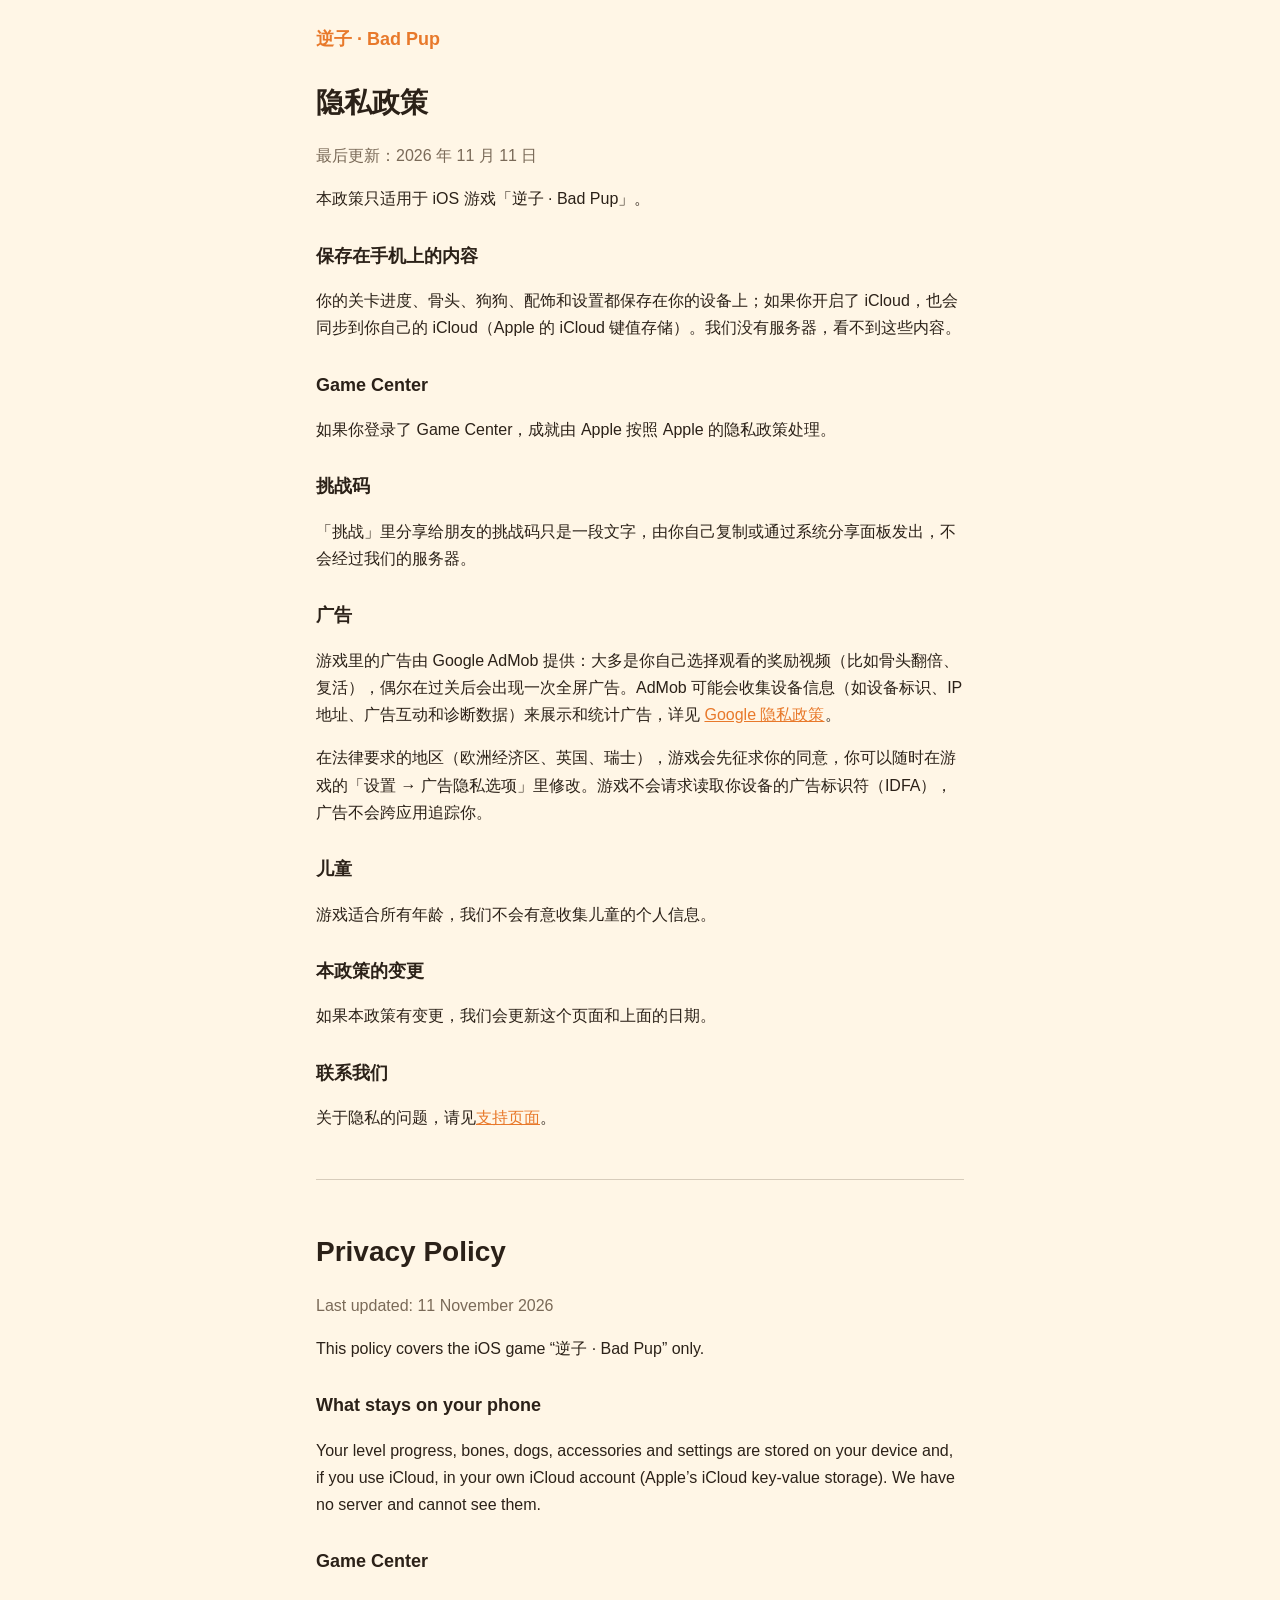
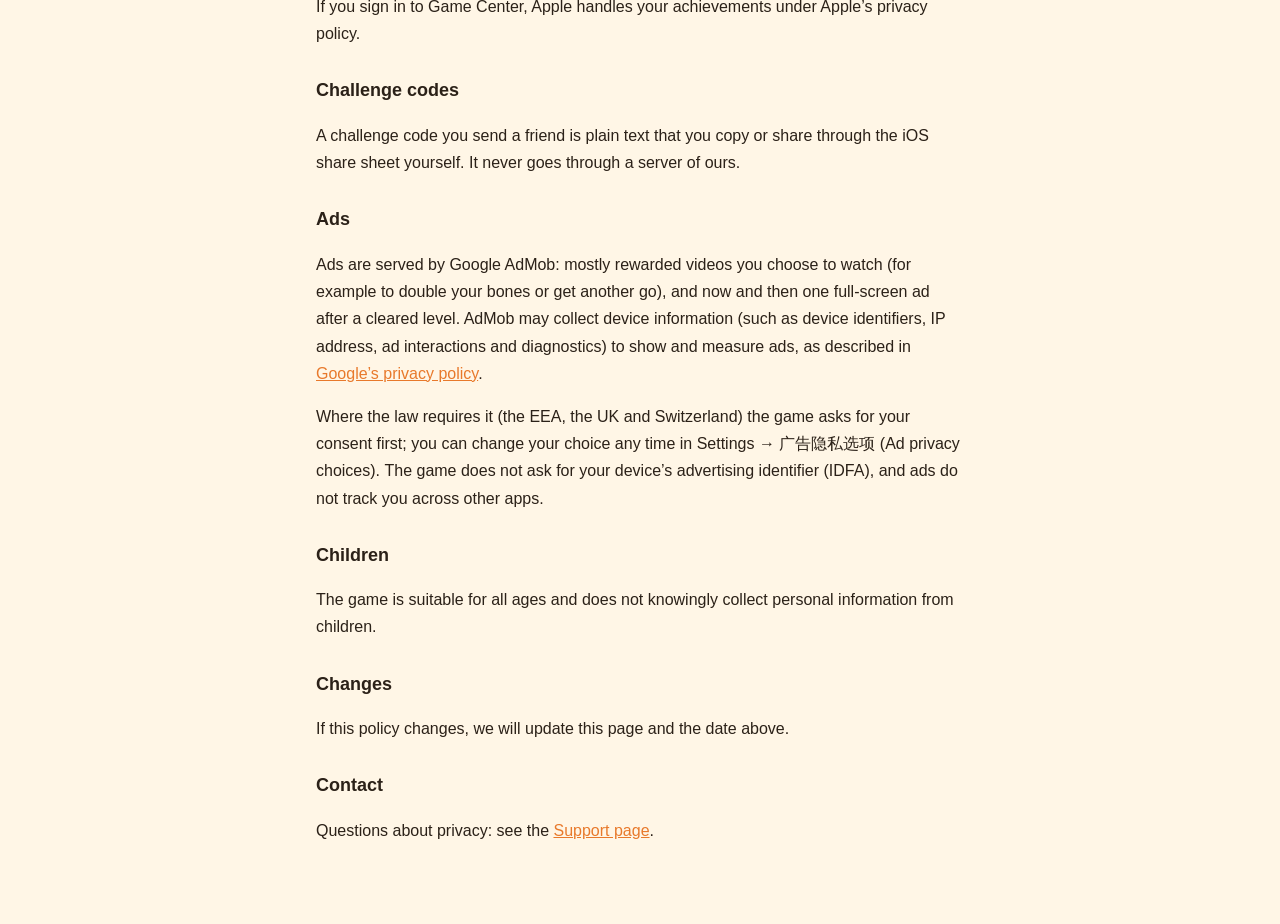
==== privacy/index.html @ dd689243 "逆子 · Bad Pup: home, support and privacy pages Co-Authored-By: Claude Opus 5.5 <noreply@anthropic.com" ====
<!doctype html>
<html lang="zh-Hans">
<head>
<meta charset="utf-8">
<meta name="viewport" content="width=device-width, initial-scale=1">
<title>隐私政策 · 逆子 Bad Pup</title>
<link rel="stylesheet" href="../style.css">
</head>
<body>
<main>
<header><a class="brand" href="../">逆子 · Bad Pup</a></header>

<h1>隐私政策</h1>
<p class="muted">最后更新：2026 年 11 月 11 日</p>
<p>本政策只适用于 iOS 游戏「逆子 · Bad Pup」。</p>

<h2>保存在手机上的内容</h2>
<p>你的关卡进度、骨头、狗狗、配饰和设置都保存在你的设备上；如果你开启了 iCloud，也会同步到你自己的 iCloud（Apple 的 iCloud 键值存储）。我们没有服务器，看不到这些内容。</p>

<h2>Game Center</h2>
<p>如果你登录了 Game Center，成就由 Apple 按照 Apple 的隐私政策处理。</p>

<h2>挑战码</h2>
<p>「挑战」里分享给朋友的挑战码只是一段文字，由你自己复制或通过系统分享面板发出，不会经过我们的服务器。</p>

<h2>广告</h2>
<p>游戏里的广告由 Google AdMob 提供：大多是你自己选择观看的奖励视频（比如骨头翻倍、复活），偶尔在过关后会出现一次全屏广告。AdMob 可能会收集设备信息（如设备标识、IP 地址、广告互动和诊断数据）来展示和统计广告，详见 <a href="https://policies.google.com/technologies/partner-sites">Google 隐私政策</a>。</p>
<p>在法律要求的地区（欧洲经济区、英国、瑞士），游戏会先征求你的同意，你可以随时在游戏的「设置 → 广告隐私选项」里修改。游戏不会请求读取你设备的广告标识符（IDFA），广告不会跨应用追踪你。</p>

<h2>儿童</h2>
<p>游戏适合所有年龄，我们不会有意收集儿童的个人信息。</p>

<h2>本政策的变更</h2>
<p>如果本政策有变更，我们会更新这个页面和上面的日期。</p>

<h2>联系我们</h2>
<p>关于隐私的问题，请见<a href="../support/">支持页面</a>。</p>

<hr>

<section lang="en">
<h1>Privacy Policy</h1>
<p class="muted">Last updated: 11 November 2026</p>
<p>This policy covers the iOS game “逆子 · Bad Pup” only.</p>

<h2>What stays on your phone</h2>
<p>Your level progress, bones, dogs, accessories and settings are stored on your device and, if you use iCloud, in your own iCloud account (Apple’s iCloud key-value storage). We have no server and cannot see them.</p>

<h2>Game Center</h2>
<p>If you sign in to Game Center, Apple handles your achievements under Apple’s privacy policy.</p>

<h2>Challenge codes</h2>
<p>A challenge code you send a friend is plain text that you copy or share through the iOS share sheet yourself. It never goes through a server of ours.</p>

<h2>Ads</h2>
<p>Ads are served by Google AdMob: mostly rewarded videos you choose to watch (for example to double your bones or get another go), and now and then one full-screen ad after a cleared level. AdMob may collect device information (such as device identifiers, IP address, ad interactions and diagnostics) to show and measure ads, as described in <a href="https://policies.google.com/technologies/partner-sites">Google’s privacy policy</a>.</p>
<p>Where the law requires it (the EEA, the UK and Switzerland) the game asks for your consent first; you can change your choice any time in Settings → 广告隐私选项 (Ad privacy choices). The game does not ask for your device’s advertising identifier (IDFA), and ads do not track you across other apps.</p>

<h2>Children</h2>
<p>The game is suitable for all ages and does not knowingly collect personal information from children.</p>

<h2>Changes</h2>
<p>If this policy changes, we will update this page and the date above.</p>

<h2>Contact</h2>
<p>Questions about privacy: see the <a href="../support/">Support page</a>.</p>
</section>
</main>
</body>
</html>
---- style.css ----
:root { --bg: #fff6e6; --ink: #2b2118; --muted: #7a6a58; --accent: #e8792b; }
@media (prefers-color-scheme: dark) { :root { --bg: #1f1a15; --ink: #f3e8d8; --muted: #b5a48e; --accent: #f29a52; } }
* { box-sizing: border-box; }
body { margin: 0; background: var(--bg); color: var(--ink);
  font: 16px/1.7 -apple-system, "PingFang SC", "Helvetica Neue", sans-serif; }
main { max-width: 680px; margin: 0 auto; padding: 24px 16px 64px; }
header { margin-bottom: 24px; }
.brand { font-weight: 700; color: var(--accent); text-decoration: none; font-size: 18px; }
h1 { font-size: 28px; margin: 8px 0; }
h2 { font-size: 18px; margin: 28px 0 4px; }
a { color: var(--accent); }
.muted { color: var(--muted); }
hr { border: 0; border-top: 1px solid var(--muted); opacity: .3; margin: 48px 0; }
nav a { margin-right: 16px; }
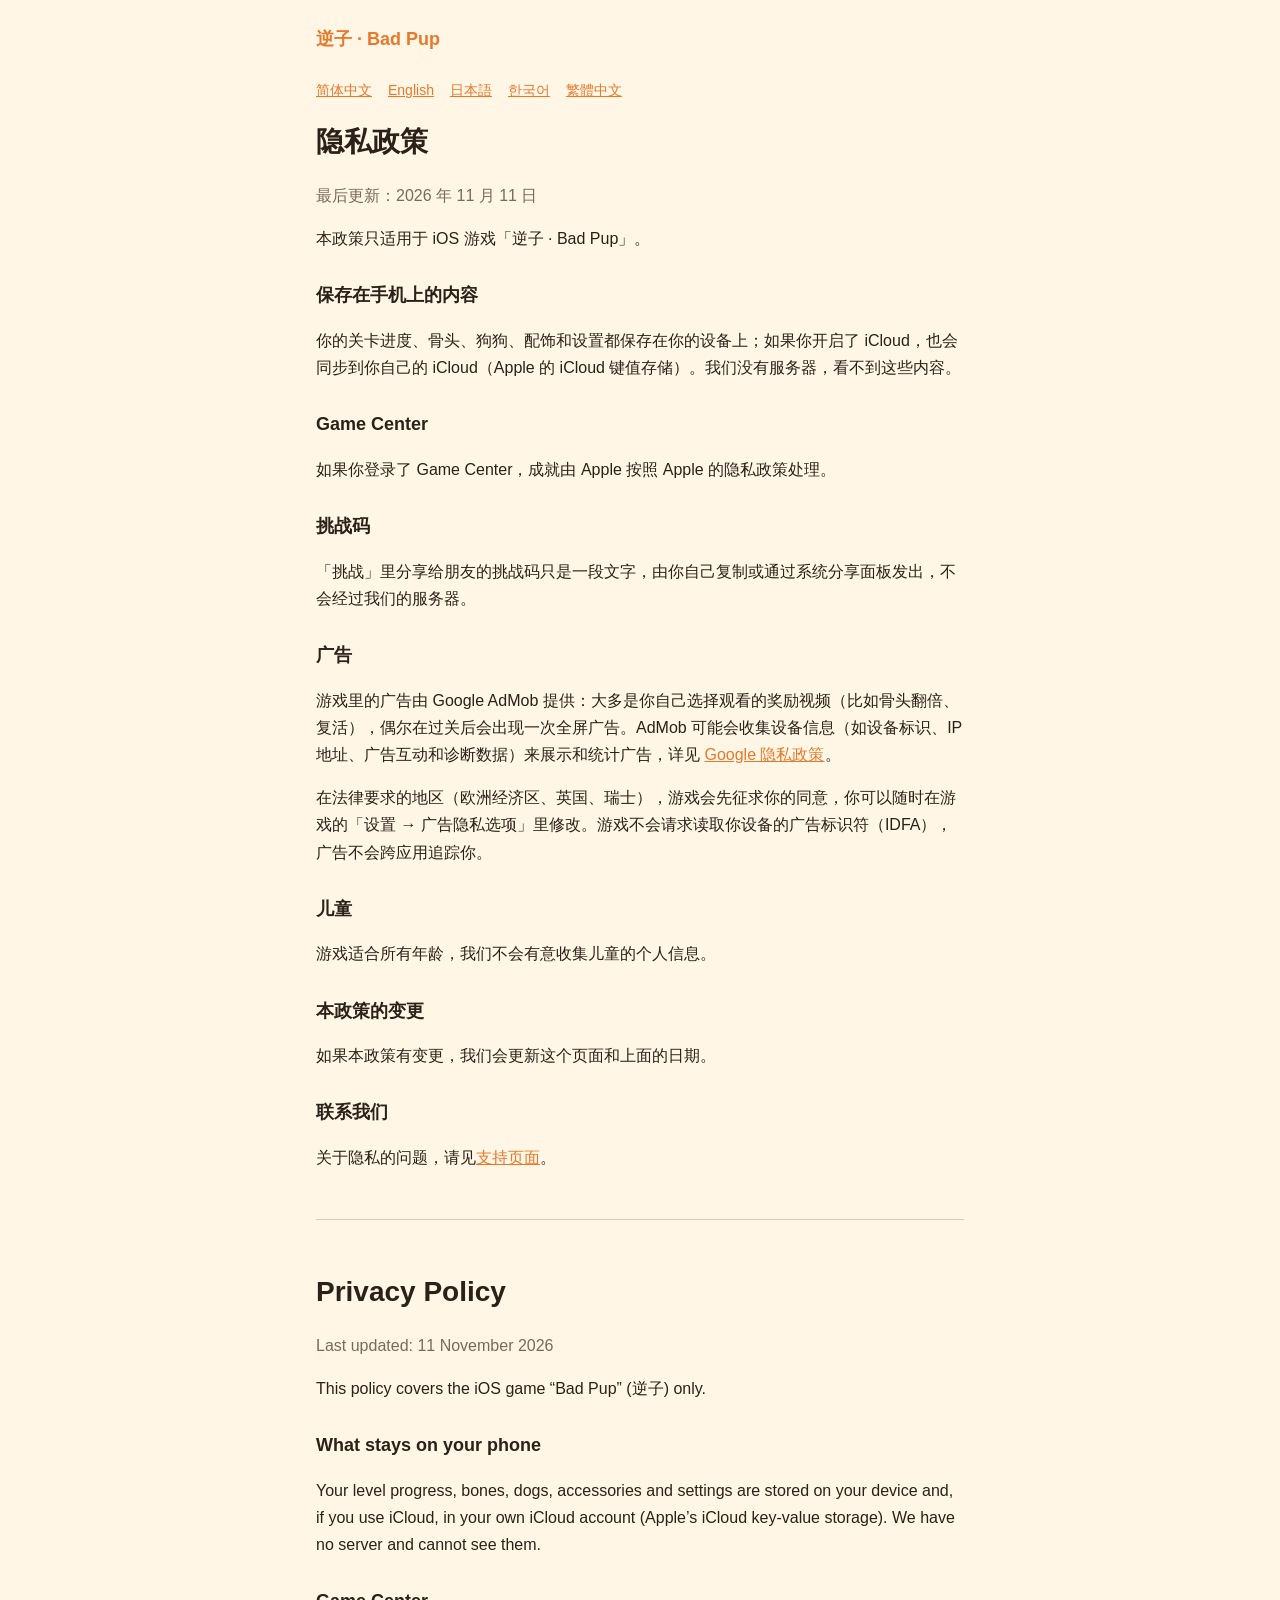
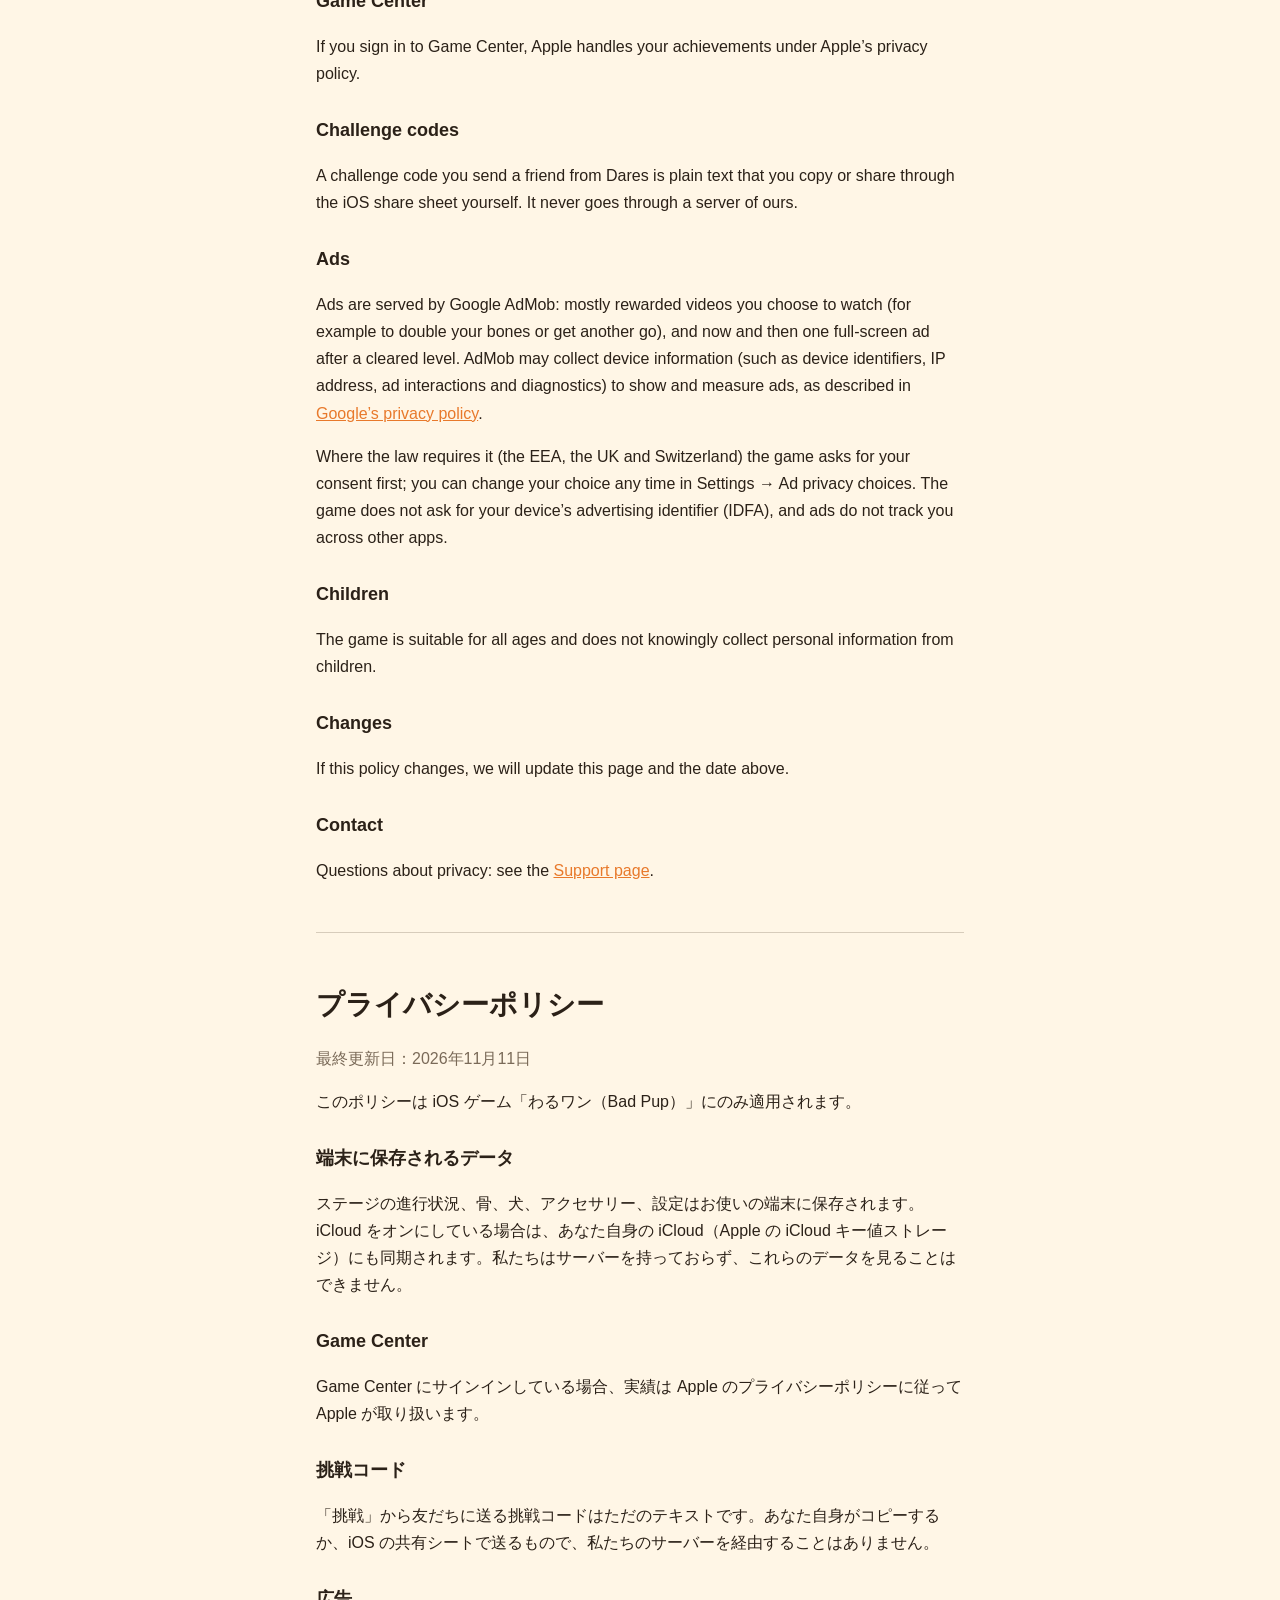
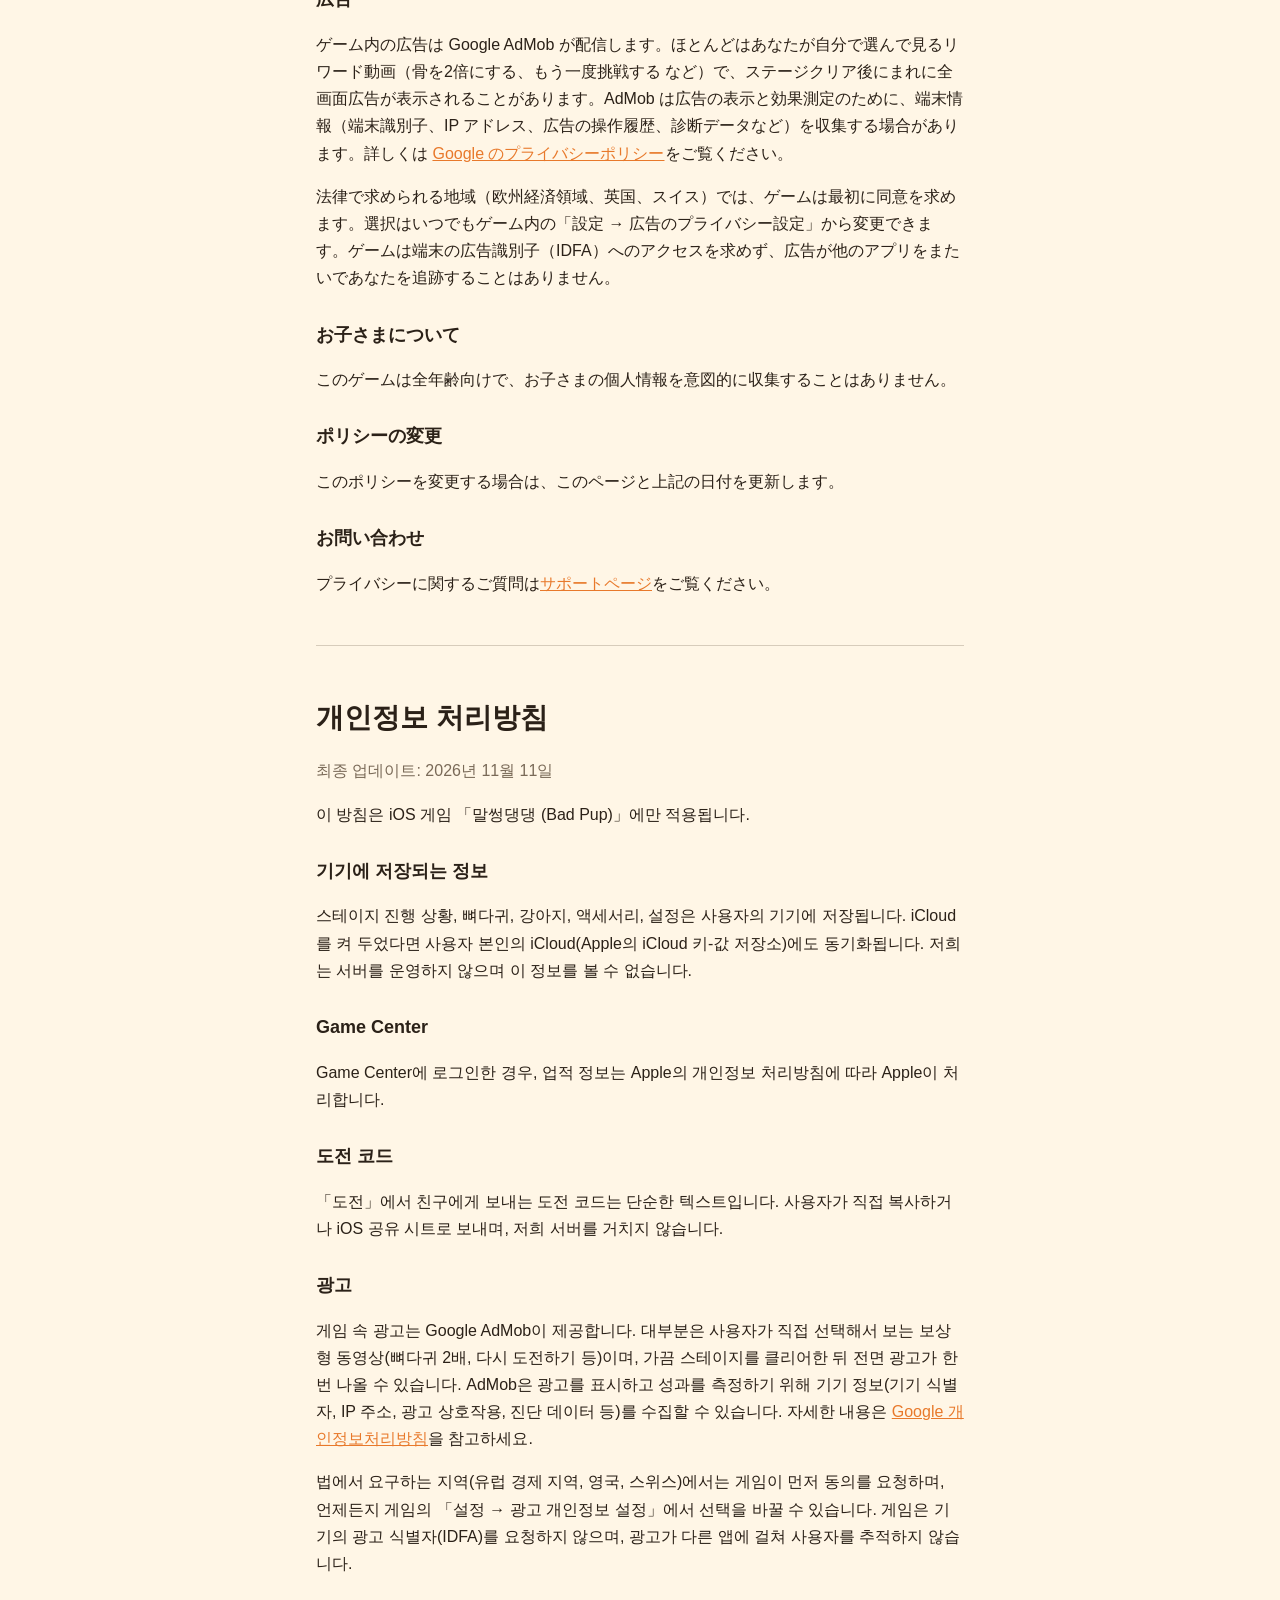
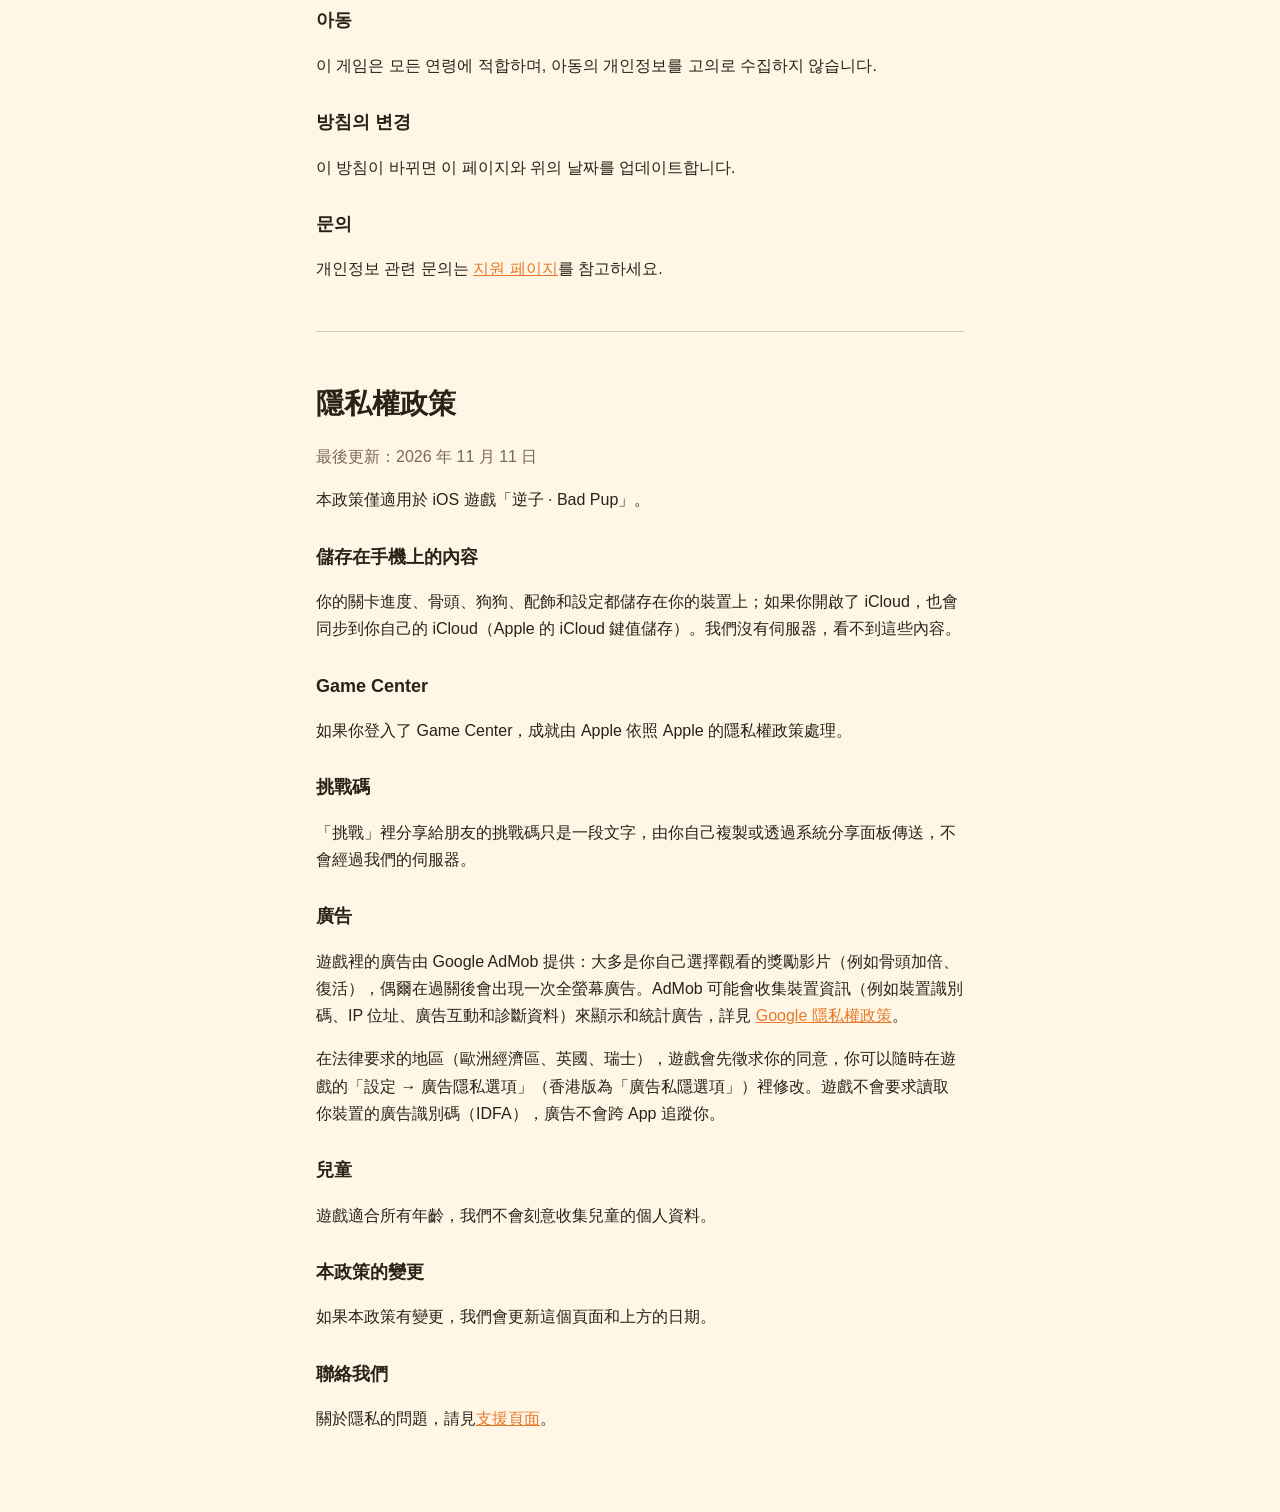
==== commit 1100dda6: "Privacy and support pages in Japanese, Korean and Traditional Chinese too Co-Authored-By: Claude Opu" ====
--- a/privacy/index.html
+++ b/privacy/index.html
@@ -9,7 +9,9 @@
 <body>
 <main>
 <header><a class="brand" href="../">逆子 · Bad Pup</a></header>
+<nav class="langs"><a href="#zh-hans">简体中文</a><a href="#en">English</a><a href="#ja">日本語</a><a href="#ko">한국어</a><a href="#zh-hant">繁體中文</a></nav>
 
+<section id="zh-hans">
 <h1>隐私政策</h1>
 <p class="muted">最后更新：2026 年 11 月 11 日</p>
 <p>本政策只适用于 iOS 游戏「逆子 · Bad Pup」。</p>
@@ -35,13 +37,14 @@
 
 <h2>联系我们</h2>
 <p>关于隐私的问题，请见<a href="../support/">支持页面</a>。</p>
+</section>
 
 <hr>
 
-<section lang="en">
+<section id="en" lang="en">
 <h1>Privacy Policy</h1>
 <p class="muted">Last updated: 11 November 2026</p>
-<p>This policy covers the iOS game “逆子 · Bad Pup” only.</p>
+<p>This policy covers the iOS game “Bad Pup” (逆子) only.</p>
 
 <h2>What stays on your phone</h2>
 <p>Your level progress, bones, dogs, accessories and settings are stored on your device and, if you use iCloud, in your own iCloud account (Apple’s iCloud key-value storage). We have no server and cannot see them.</p>
@@ -50,11 +53,11 @@
 <p>If you sign in to Game Center, Apple handles your achievements under Apple’s privacy policy.</p>
 
 <h2>Challenge codes</h2>
-<p>A challenge code you send a friend is plain text that you copy or share through the iOS share sheet yourself. It never goes through a server of ours.</p>
+<p>A challenge code you send a friend from Dares is plain text that you copy or share through the iOS share sheet yourself. It never goes through a server of ours.</p>
 
 <h2>Ads</h2>
 <p>Ads are served by Google AdMob: mostly rewarded videos you choose to watch (for example to double your bones or get another go), and now and then one full-screen ad after a cleared level. AdMob may collect device information (such as device identifiers, IP address, ad interactions and diagnostics) to show and measure ads, as described in <a href="https://policies.google.com/technologies/partner-sites">Google’s privacy policy</a>.</p>
-<p>Where the law requires it (the EEA, the UK and Switzerland) the game asks for your consent first; you can change your choice any time in Settings → 广告隐私选项 (Ad privacy choices). The game does not ask for your device’s advertising identifier (IDFA), and ads do not track you across other apps.</p>
+<p>Where the law requires it (the EEA, the UK and Switzerland) the game asks for your consent first; you can change your choice any time in Settings → Ad privacy choices. The game does not ask for your device’s advertising identifier (IDFA), and ads do not track you across other apps.</p>
 
 <h2>Children</h2>
 <p>The game is suitable for all ages and does not knowingly collect personal information from children.</p>
@@ -63,7 +66,97 @@
 <p>If this policy changes, we will update this page and the date above.</p>
 
 <h2>Contact</h2>
-<p>Questions about privacy: see the <a href="../support/">Support page</a>.</p>
+<p>Questions about privacy: see the <a href="../support/#en">Support page</a>.</p>
+</section>
+
+<hr>
+
+<section id="ja" lang="ja">
+<h1>プライバシーポリシー</h1>
+<p class="muted">最終更新日：2026年11月11日</p>
+<p>このポリシーは iOS ゲーム「わるワン（Bad Pup）」にのみ適用されます。</p>
+
+<h2>端末に保存されるデータ</h2>
+<p>ステージの進行状況、骨、犬、アクセサリー、設定はお使いの端末に保存されます。iCloud をオンにしている場合は、あなた自身の iCloud（Apple の iCloud キー値ストレージ）にも同期されます。私たちはサーバーを持っておらず、これらのデータを見ることはできません。</p>
+
+<h2>Game Center</h2>
+<p>Game Center にサインインしている場合、実績は Apple のプライバシーポリシーに従って Apple が取り扱います。</p>
+
+<h2>挑戦コード</h2>
+<p>「挑戦」から友だちに送る挑戦コードはただのテキストです。あなた自身がコピーするか、iOS の共有シートで送るもので、私たちのサーバーを経由することはありません。</p>
+
+<h2>広告</h2>
+<p>ゲーム内の広告は Google AdMob が配信します。ほとんどはあなたが自分で選んで見るリワード動画（骨を2倍にする、もう一度挑戦する など）で、ステージクリア後にまれに全画面広告が表示されることがあります。AdMob は広告の表示と効果測定のために、端末情報（端末識別子、IP アドレス、広告の操作履歴、診断データなど）を収集する場合があります。詳しくは <a href="https://policies.google.com/technologies/partner-sites">Google のプライバシーポリシー</a>をご覧ください。</p>
+<p>法律で求められる地域（欧州経済領域、英国、スイス）では、ゲームは最初に同意を求めます。選択はいつでもゲーム内の「設定 → 広告のプライバシー設定」から変更できます。ゲームは端末の広告識別子（IDFA）へのアクセスを求めず、広告が他のアプリをまたいであなたを追跡することはありません。</p>
+
+<h2>お子さまについて</h2>
+<p>このゲームは全年齢向けで、お子さまの個人情報を意図的に収集することはありません。</p>
+
+<h2>ポリシーの変更</h2>
+<p>このポリシーを変更する場合は、このページと上記の日付を更新します。</p>
+
+<h2>お問い合わせ</h2>
+<p>プライバシーに関するご質問は<a href="../support/#ja">サポートページ</a>をご覧ください。</p>
+</section>
+
+<hr>
+
+<section id="ko" lang="ko">
+<h1>개인정보 처리방침</h1>
+<p class="muted">최종 업데이트: 2026년 11월 11일</p>
+<p>이 방침은 iOS 게임 「말썽댕댕 (Bad Pup)」에만 적용됩니다.</p>
+
+<h2>기기에 저장되는 정보</h2>
+<p>스테이지 진행 상황, 뼈다귀, 강아지, 액세서리, 설정은 사용자의 기기에 저장됩니다. iCloud를 켜 두었다면 사용자 본인의 iCloud(Apple의 iCloud 키-값 저장소)에도 동기화됩니다. 저희는 서버를 운영하지 않으며 이 정보를 볼 수 없습니다.</p>
+
+<h2>Game Center</h2>
+<p>Game Center에 로그인한 경우, 업적 정보는 Apple의 개인정보 처리방침에 따라 Apple이 처리합니다.</p>
+
+<h2>도전 코드</h2>
+<p>「도전」에서 친구에게 보내는 도전 코드는 단순한 텍스트입니다. 사용자가 직접 복사하거나 iOS 공유 시트로 보내며, 저희 서버를 거치지 않습니다.</p>
+
+<h2>광고</h2>
+<p>게임 속 광고는 Google AdMob이 제공합니다. 대부분은 사용자가 직접 선택해서 보는 보상형 동영상(뼈다귀 2배, 다시 도전하기 등)이며, 가끔 스테이지를 클리어한 뒤 전면 광고가 한 번 나올 수 있습니다. AdMob은 광고를 표시하고 성과를 측정하기 위해 기기 정보(기기 식별자, IP 주소, 광고 상호작용, 진단 데이터 등)를 수집할 수 있습니다. 자세한 내용은 <a href="https://policies.google.com/technologies/partner-sites">Google 개인정보처리방침</a>을 참고하세요.</p>
+<p>법에서 요구하는 지역(유럽 경제 지역, 영국, 스위스)에서는 게임이 먼저 동의를 요청하며, 언제든지 게임의 「설정 → 광고 개인정보 설정」에서 선택을 바꿀 수 있습니다. 게임은 기기의 광고 식별자(IDFA)를 요청하지 않으며, 광고가 다른 앱에 걸쳐 사용자를 추적하지 않습니다.</p>
+
+<h2>아동</h2>
+<p>이 게임은 모든 연령에 적합하며, 아동의 개인정보를 고의로 수집하지 않습니다.</p>
+
+<h2>방침의 변경</h2>
+<p>이 방침이 바뀌면 이 페이지와 위의 날짜를 업데이트합니다.</p>
+
+<h2>문의</h2>
+<p>개인정보 관련 문의는 <a href="../support/#ko">지원 페이지</a>를 참고하세요.</p>
+</section>
+
+<hr>
+
+<section id="zh-hant" lang="zh-Hant">
+<h1>隱私權政策</h1>
+<p class="muted">最後更新：2026 年 11 月 11 日</p>
+<p>本政策僅適用於 iOS 遊戲「逆子 · Bad Pup」。</p>
+
+<h2>儲存在手機上的內容</h2>
+<p>你的關卡進度、骨頭、狗狗、配飾和設定都儲存在你的裝置上；如果你開啟了 iCloud，也會同步到你自己的 iCloud（Apple 的 iCloud 鍵值儲存）。我們沒有伺服器，看不到這些內容。</p>
+
+<h2>Game Center</h2>
+<p>如果你登入了 Game Center，成就由 Apple 依照 Apple 的隱私權政策處理。</p>
+
+<h2>挑戰碼</h2>
+<p>「挑戰」裡分享給朋友的挑戰碼只是一段文字，由你自己複製或透過系統分享面板傳送，不會經過我們的伺服器。</p>
+
+<h2>廣告</h2>
+<p>遊戲裡的廣告由 Google AdMob 提供：大多是你自己選擇觀看的獎勵影片（例如骨頭加倍、復活），偶爾在過關後會出現一次全螢幕廣告。AdMob 可能會收集裝置資訊（例如裝置識別碼、IP 位址、廣告互動和診斷資料）來顯示和統計廣告，詳見 <a href="https://policies.google.com/technologies/partner-sites">Google 隱私權政策</a>。</p>
+<p>在法律要求的地區（歐洲經濟區、英國、瑞士），遊戲會先徵求你的同意，你可以隨時在遊戲的「設定 → 廣告隱私選項」（香港版為「廣告私隱選項」）裡修改。遊戲不會要求讀取你裝置的廣告識別碼（IDFA），廣告不會跨 App 追蹤你。</p>
+
+<h2>兒童</h2>
+<p>遊戲適合所有年齡，我們不會刻意收集兒童的個人資料。</p>
+
+<h2>本政策的變更</h2>
+<p>如果本政策有變更，我們會更新這個頁面和上方的日期。</p>
+
+<h2>聯絡我們</h2>
+<p>關於隱私的問題，請見<a href="../support/#zh-hant">支援頁面</a>。</p>
 </section>
 </main>
 </body>
--- a/style.css
+++ b/style.css
@@ -12,3 +12,5 @@
 .muted { color: var(--muted); }
 hr { border: 0; border-top: 1px solid var(--muted); opacity: .3; margin: 48px 0; }
 nav a { margin-right: 16px; }
+.langs { display: flex; flex-wrap: wrap; gap: 4px 0; margin-bottom: 16px; font-size: 14px; }
+section { scroll-margin-top: 16px; }
